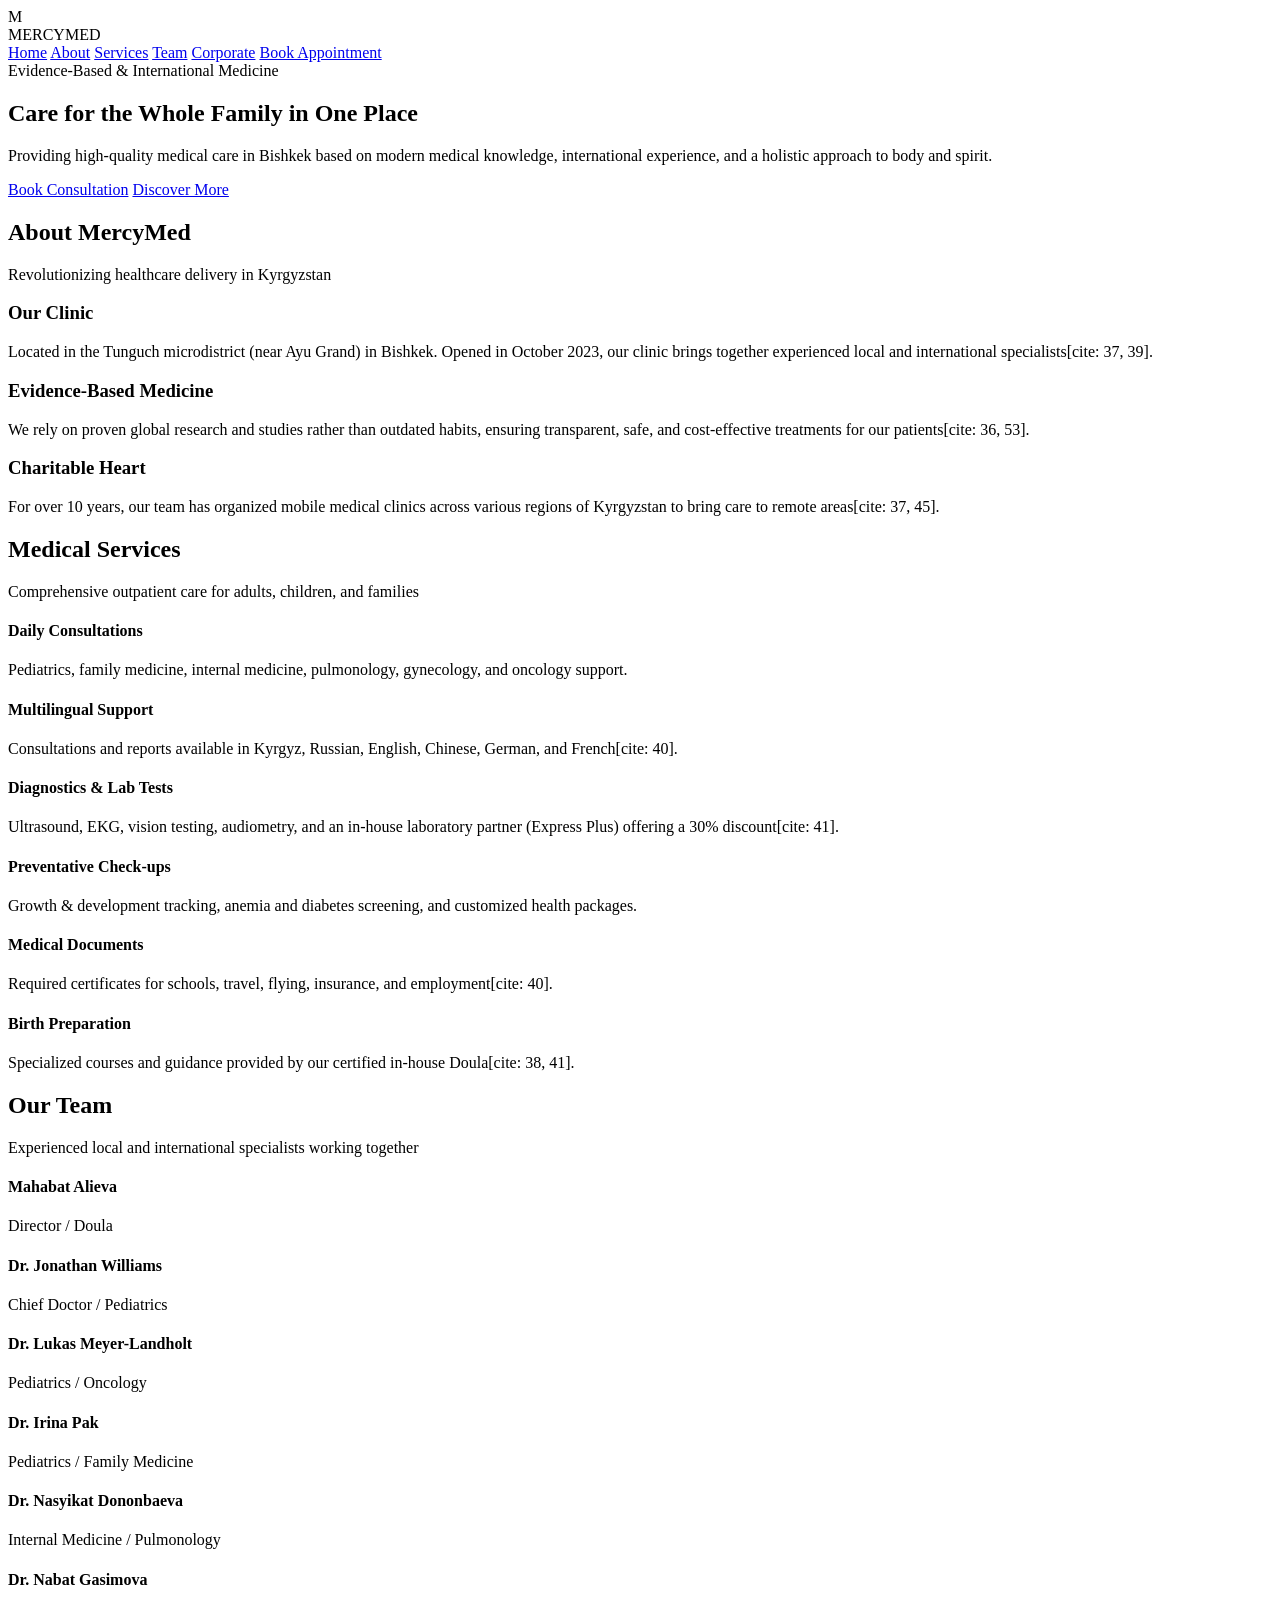
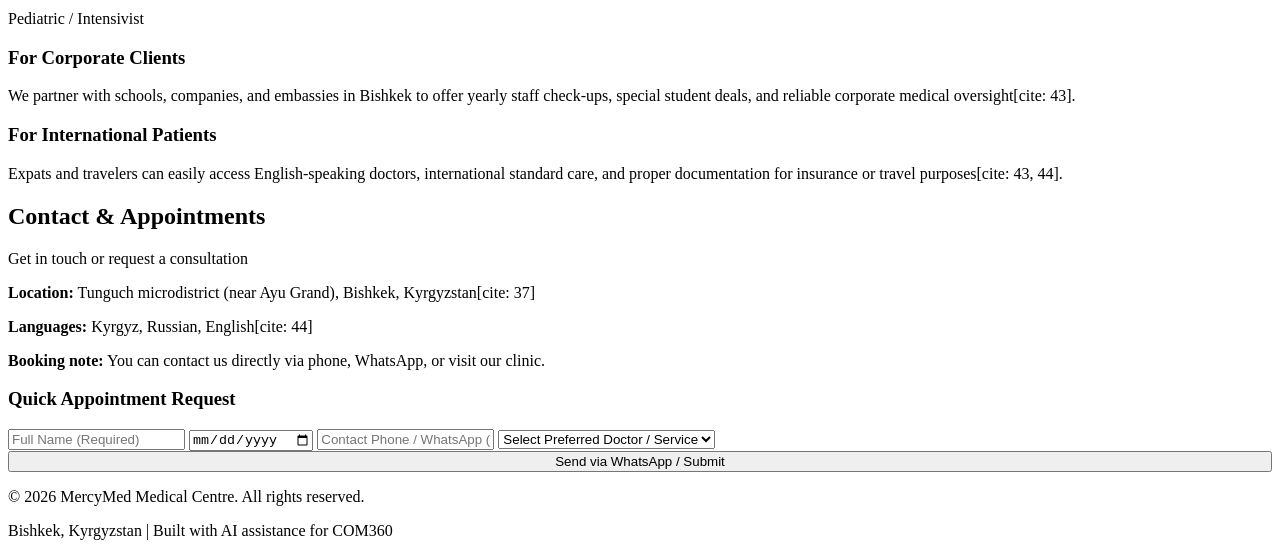
==== hw6/index.html @ 98f274f7 "MercyMed website v1" ====
<!DOCTYPE html>
<html lang="en">
<head>
    <meta charset="UTF-8">
    <meta name="viewport" content="width=device-width, initial-scale=1.0">
    <title>MercyMed - Private Medical Centre in Bishkek</title>
    <link rel="stylesheet" href="styles.css">
    <!-- Google Fonts for modern clean typography -->
    <link href="https://fonts.googleapis.com/css2?family=Inter:wght@300;400;500;600;700&display=swap" rel="stylesheet">
</head>
<body>

    <!-- Header & Navigation -->
    <header class="site-header">
        <div class="container header-container">
            <div class="logo-area">
                <!-- Using logo color scheme concept -->
                <div class="logo-box">M</div>
                <span class="logo-text">MERCYMED</span>
            </div>
            <nav class="main-nav">
                <a href="#home">Home</a>
                <a href="#about">About</a>
                <a href="#services">Services</a>
                <a href="#team">Team</a>
                <a href="#corporate">Corporate</a>
                <a href="#contact" class="btn-nav-book">Book Appointment</a>
            </nav>
        </div>
    </header>

    <!-- Hero Section -->
    <section id="home" class="hero-section">
        <div class="container hero-content">
            <span class="tagline-badge">Evidence-Based & International Medicine</span>
            <h1>Care for the Whole Family in One Place</h1>
            <p>Providing high-quality medical care in Bishkek based on modern medical knowledge, international experience, and a holistic approach to body and spirit.</p>
            <div class="hero-buttons">
                <a href="#contact" class="btn btn-primary">Book Consultation</a>
                <a href="#about" class="btn btn-secondary">Discover More</a>
            </div>
        </div>
    </section>

    <!-- About Section -->
    <section id="about" class="about-section container">
        <div class="section-title">
            <h2>About MercyMed</h2>
            <p>Revolutionizing healthcare delivery in Kyrgyzstan</p>
        </div>
        <div class="about-grid">
            <div class="about-card">
                <h3>Our Clinic</h3>
                <p>Located in the Tunguch microdistrict (near Ayu Grand) in Bishkek. Opened in October 2023, our clinic brings together experienced local and international specialists[cite: 37, 39].</p>
            </div>
            <div class="about-card">
                <h3>Evidence-Based Medicine</h3>
                <p>We rely on proven global research and studies rather than outdated habits, ensuring transparent, safe, and cost-effective treatments for our patients[cite: 36, 53].</p>
            </div>
            <div class="about-card">
                <h3>Charitable Heart</h3>
                <p>For over 10 years, our team has organized mobile medical clinics across various regions of Kyrgyzstan to bring care to remote areas[cite: 37, 45].</p>
            </div>
        </div>
    </section>

    <!-- Services Section -->
    <section id="services" class="services-section">
        <div class="container">
            <div class="section-title">
                <h2>Medical Services</h2>
                <p>Comprehensive outpatient care for adults, children, and families</p>
            </div>
            <div class="services-grid">
                <div class="service-item">
                    <h4>Daily Consultations</h4>
                    <p>Pediatrics, family medicine, internal medicine, pulmonology, gynecology, and oncology support.</p>
                </div>
                <div class="service-item">
                    <h4>Multilingual Support</h4>
                    <p>Consultations and reports available in Kyrgyz, Russian, English, Chinese, German, and French[cite: 40].</p>
                </div>
                <div class="service-item">
                    <h4>Diagnostics & Lab Tests</h4>
                    <p>Ultrasound, EKG, vision testing, audiometry, and an in-house laboratory partner (Express Plus) offering a 30% discount[cite: 41].</p>
                </div>
                <div class="service-item">
                    <h4>Preventative Check-ups</h4>
                    <p>Growth & development tracking, anemia and diabetes screening, and customized health packages.</p>
                </div>
                <div class="service-item">
                    <h4>Medical Documents</h4>
                    <p>Required certificates for schools, travel, flying, insurance, and employment[cite: 40].</p>
                </div>
                <div class="service-item">
                    <h4>Birth Preparation</h4>
                    <p>Specialized courses and guidance provided by our certified in-house Doula[cite: 38, 41].</p>
                </div>
            </div>
        </div>
    </section>

    <!-- Team Section -->
    <section id="team" class="team-section container">
        <div class="section-title">
            <h2>Our Team</h2>
            <p>Experienced local and international specialists working together</p>
        </div>
        <div class="team-grid">
            <div class="team-card">
                <h4>Mahabat Alieva</h4>
                <p class="role">Director / Doula</p>
            </div>
            <div class="team-card">
                <h4>Dr. Jonathan Williams</h4>
                <p class="role">Chief Doctor / Pediatrics</p>
            </div>
            <div class="team-card">
                <h4>Dr. Lukas Meyer-Landholt</h4>
                <p class="role">Pediatrics / Oncology</p>
            </div>
            <div class="team-card">
                <h4>Dr. Irina Pak</h4>
                <p class="role">Pediatrics / Family Medicine</p>
            </div>
            <div class="team-card">
                <h4>Dr. Nasyikat Dononbaeva</h4>
                <p class="role">Internal Medicine / Pulmonology</p>
            </div>
            <div class="team-card">
                <h4>Dr. Nabat Gasimova</h4>
                <p class="role">Pediatric / Intensivist</p>
            </div>
        </div>
    </section>

    <!-- Corporate & International Section -->
    <section id="corporate" class="corporate-section">
        <div class="container corporate-flex">
            <div class="corporate-box">
                <h3>For Corporate Clients</h3>
                <p>We partner with schools, companies, and embassies in Bishkek to offer yearly staff check-ups, special student deals, and reliable corporate medical oversight[cite: 43].</p>
            </div>
            <div class="corporate-box">
                <h3>For International Patients</h3>
                <p>Expats and travelers can easily access English-speaking doctors, international standard care, and proper documentation for insurance or travel purposes[cite: 43, 44].</p>
            </div>
        </div>
    </section>

    <!-- Contact & Booking Section -->
    <section id="contact" class="contact-section container">
        <div class="section-title">
            <h2>Contact & Appointments</h2>
            <p>Get in touch or request a consultation</p>
        </div>
        <div class="contact-grid">
            <div class="contact-info">
                <p><strong>Location:</strong> Tunguch microdistrict (near Ayu Grand), Bishkek, Kyrgyzstan[cite: 37]</p>
                <p><strong>Languages:</strong> Kyrgyz, Russian, English[cite: 44]</p>
                <p><strong>Booking note:</strong> You can contact us directly via phone, WhatsApp, or visit our clinic.</p>
            </div>
            <div class="booking-form-wrapper">
                <!-- Simple form mockup generating instant inquiry -->
                <form class="booking-form" onsubmit="event.preventDefault(); alert('Thank you! Your request has been prepared for our reception team.');">
                    <h3>Quick Appointment Request</h3>
                    <input type="text" placeholder="Full Name (Required)" required>
                    <input type="date" placeholder="Date of Birth (Required)" required>
                    <input type="tel" placeholder="Contact Phone / WhatsApp (Required)" required>
                    <select>
                        <option>Select Preferred Doctor / Service</option>
                        <option>General Consultation / Pediatrics</option>
                        <option>Family Medicine</option>
                        <option>Ultrasound / Diagnostics</option>
                        <option>Gynecology / Doula Services</option>
                    </select>
                    <button type="submit" class="btn btn-primary" style="width:100%;">Send via WhatsApp / Submit</button>
                </form>
            </div>
        </div>
    </section>

    <!-- Footer -->
    <footer class="site-footer">
        <div class="container footer-content">
            <p>&copy; 2026 MercyMed Medical Centre. All rights reserved.</p>
            <p>Bishkek, Kyrgyzstan | Built with AI assistance for COM360</p>
        </div>
    </footer>

</body>
</html>
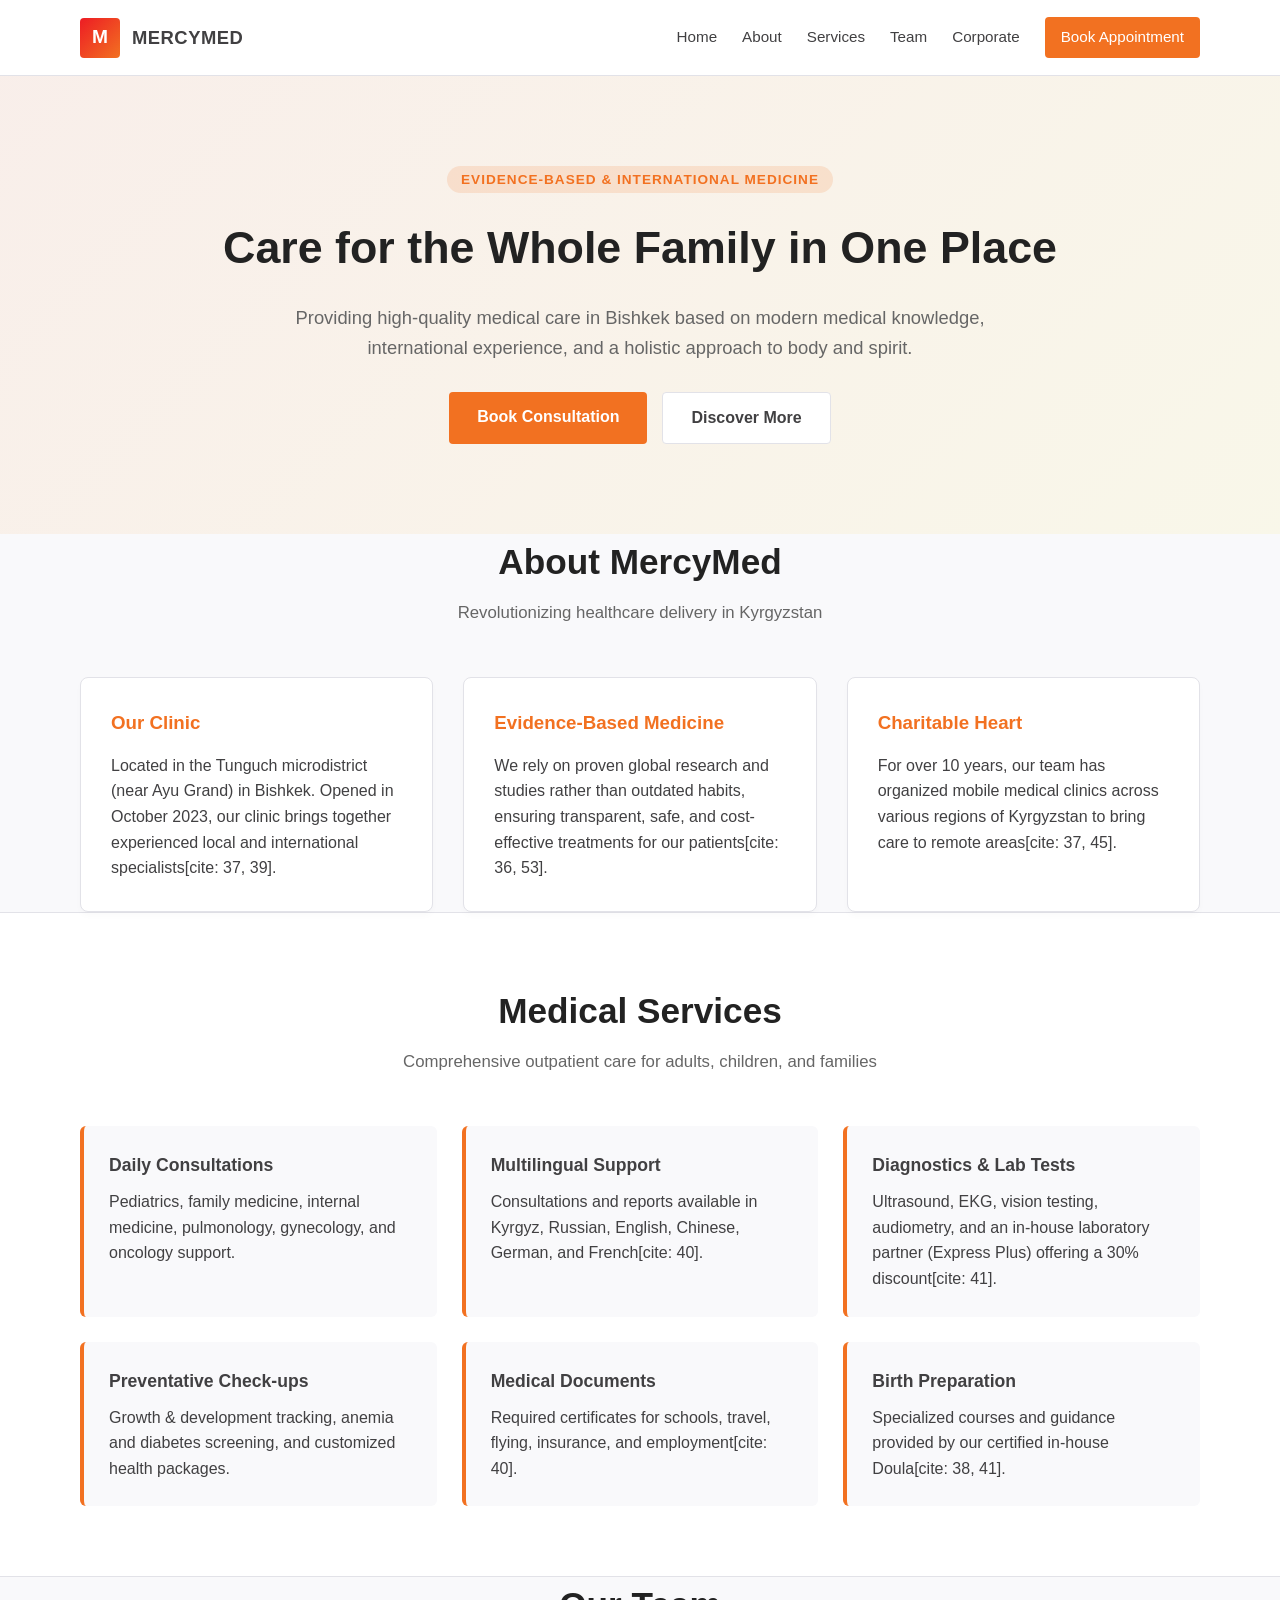
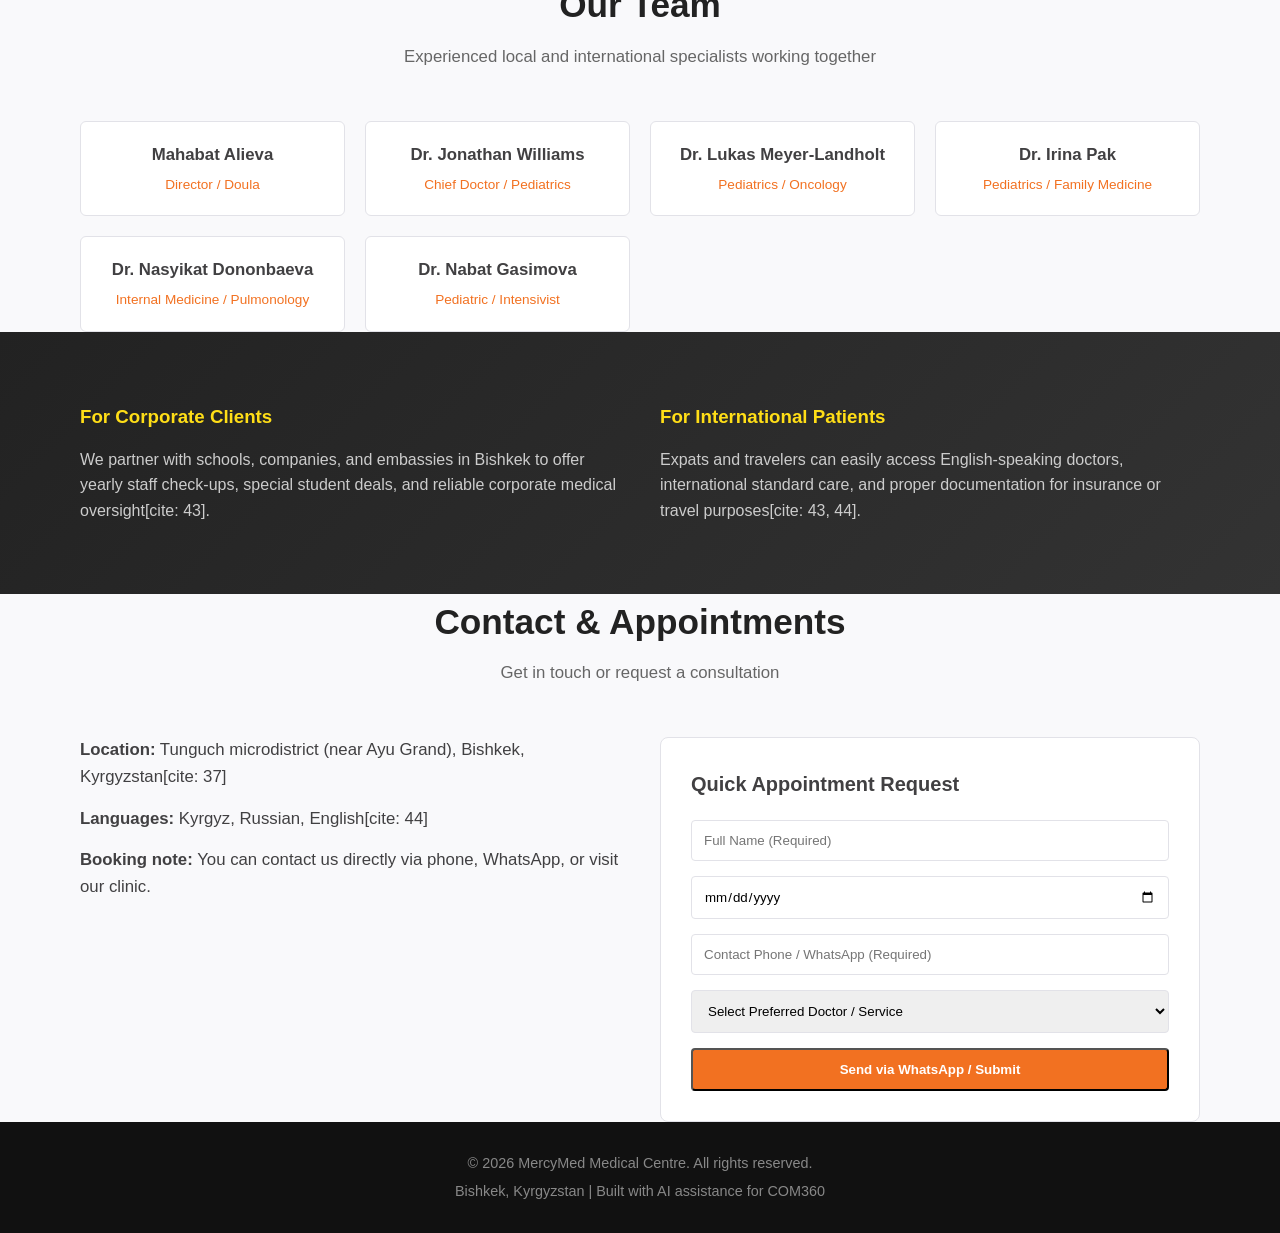
==== commit eb68500a: "fix styles and update mercymed site" ====
--- a/hw6/index.html
+++ b/hw6/index.html
@@ -1,13 +1,15 @@
 <!DOCTYPE html>
 <html lang="en">
+
 <head>
     <meta charset="UTF-8">
     <meta name="viewport" content="width=device-width, initial-scale=1.0">
     <title>MercyMed - Private Medical Centre in Bishkek</title>
-    <link rel="stylesheet" href="styles.css">
+    <link rel="stylesheet" href="style.css">
     <!-- Google Fonts for modern clean typography -->
     <link href="https://fonts.googleapis.com/css2?family=Inter:wght@300;400;500;600;700&display=swap" rel="stylesheet">
 </head>
+
 <body>
 
     <!-- Header & Navigation -->
@@ -34,7 +36,8 @@
         <div class="container hero-content">
             <span class="tagline-badge">Evidence-Based & International Medicine</span>
             <h1>Care for the Whole Family in One Place</h1>
-            <p>Providing high-quality medical care in Bishkek based on modern medical knowledge, international experience, and a holistic approach to body and spirit.</p>
+            <p>Providing high-quality medical care in Bishkek based on modern medical knowledge, international
+                experience, and a holistic approach to body and spirit.</p>
             <div class="hero-buttons">
                 <a href="#contact" class="btn btn-primary">Book Consultation</a>
                 <a href="#about" class="btn btn-secondary">Discover More</a>
@@ -51,15 +54,18 @@
         <div class="about-grid">
             <div class="about-card">
                 <h3>Our Clinic</h3>
-                <p>Located in the Tunguch microdistrict (near Ayu Grand) in Bishkek. Opened in October 2023, our clinic brings together experienced local and international specialists[cite: 37, 39].</p>
+                <p>Located in the Tunguch microdistrict (near Ayu Grand) in Bishkek. Opened in October 2023, our clinic
+                    brings together experienced local and international specialists[cite: 37, 39].</p>
             </div>
             <div class="about-card">
                 <h3>Evidence-Based Medicine</h3>
-                <p>We rely on proven global research and studies rather than outdated habits, ensuring transparent, safe, and cost-effective treatments for our patients[cite: 36, 53].</p>
+                <p>We rely on proven global research and studies rather than outdated habits, ensuring transparent,
+                    safe, and cost-effective treatments for our patients[cite: 36, 53].</p>
             </div>
             <div class="about-card">
                 <h3>Charitable Heart</h3>
-                <p>For over 10 years, our team has organized mobile medical clinics across various regions of Kyrgyzstan to bring care to remote areas[cite: 37, 45].</p>
+                <p>For over 10 years, our team has organized mobile medical clinics across various regions of Kyrgyzstan
+                    to bring care to remote areas[cite: 37, 45].</p>
             </div>
         </div>
     </section>
@@ -74,15 +80,18 @@
             <div class="services-grid">
                 <div class="service-item">
                     <h4>Daily Consultations</h4>
-                    <p>Pediatrics, family medicine, internal medicine, pulmonology, gynecology, and oncology support.</p>
+                    <p>Pediatrics, family medicine, internal medicine, pulmonology, gynecology, and oncology support.
+                    </p>
                 </div>
                 <div class="service-item">
                     <h4>Multilingual Support</h4>
-                    <p>Consultations and reports available in Kyrgyz, Russian, English, Chinese, German, and French[cite: 40].</p>
+                    <p>Consultations and reports available in Kyrgyz, Russian, English, Chinese, German, and
+                        French[cite: 40].</p>
                 </div>
                 <div class="service-item">
                     <h4>Diagnostics & Lab Tests</h4>
-                    <p>Ultrasound, EKG, vision testing, audiometry, and an in-house laboratory partner (Express Plus) offering a 30% discount[cite: 41].</p>
+                    <p>Ultrasound, EKG, vision testing, audiometry, and an in-house laboratory partner (Express Plus)
+                        offering a 30% discount[cite: 41].</p>
                 </div>
                 <div class="service-item">
                     <h4>Preventative Check-ups</h4>
@@ -139,11 +148,13 @@
         <div class="container corporate-flex">
             <div class="corporate-box">
                 <h3>For Corporate Clients</h3>
-                <p>We partner with schools, companies, and embassies in Bishkek to offer yearly staff check-ups, special student deals, and reliable corporate medical oversight[cite: 43].</p>
+                <p>We partner with schools, companies, and embassies in Bishkek to offer yearly staff check-ups, special
+                    student deals, and reliable corporate medical oversight[cite: 43].</p>
             </div>
             <div class="corporate-box">
                 <h3>For International Patients</h3>
-                <p>Expats and travelers can easily access English-speaking doctors, international standard care, and proper documentation for insurance or travel purposes[cite: 43, 44].</p>
+                <p>Expats and travelers can easily access English-speaking doctors, international standard care, and
+                    proper documentation for insurance or travel purposes[cite: 43, 44].</p>
             </div>
         </div>
     </section>
@@ -158,11 +169,13 @@
             <div class="contact-info">
                 <p><strong>Location:</strong> Tunguch microdistrict (near Ayu Grand), Bishkek, Kyrgyzstan[cite: 37]</p>
                 <p><strong>Languages:</strong> Kyrgyz, Russian, English[cite: 44]</p>
-                <p><strong>Booking note:</strong> You can contact us directly via phone, WhatsApp, or visit our clinic.</p>
+                <p><strong>Booking note:</strong> You can contact us directly via phone, WhatsApp, or visit our clinic.
+                </p>
             </div>
             <div class="booking-form-wrapper">
                 <!-- Simple form mockup generating instant inquiry -->
-                <form class="booking-form" onsubmit="event.preventDefault(); alert('Thank you! Your request has been prepared for our reception team.');">
+                <form class="booking-form"
+                    onsubmit="event.preventDefault(); alert('Thank you! Your request has been prepared for our reception team.');">
                     <h3>Quick Appointment Request</h3>
                     <input type="text" placeholder="Full Name (Required)" required>
                     <input type="date" placeholder="Date of Birth (Required)" required>
@@ -174,7 +187,8 @@
                         <option>Ultrasound / Diagnostics</option>
                         <option>Gynecology / Doula Services</option>
                     </select>
-                    <button type="submit" class="btn btn-primary" style="width:100%;">Send via WhatsApp / Submit</button>
+                    <button type="submit" class="btn btn-primary" style="width:100%;">Send via WhatsApp /
+                        Submit</button>
                 </form>
             </div>
         </div>
@@ -189,4 +203,5 @@
     </footer>
 
 </body>
+
 </html>
--- a/hw6/style.css
+++ b/hw6/style.css
@@ -0,0 +1,336 @@
+:root {
+    /* Brand Palette based on MercyMed Guidelines */
+    --primary-orange: #f27121;
+    --brand-yellow: #ffde17;
+    --brand-red: #ed1c24;
+    --brand-dark-grey: #414042;
+    --brand-light-bg: #f9f9fb;
+    --white: #ffffff;
+    --border-color: #e2e2e8;
+}
+
+* {
+    margin: 0;
+    padding: 0;
+    box-sizing: border-box;
+}
+
+body {
+    font-family: 'Inter', sans-serif, -apple-system, BlinkMacSystemFont;
+    color: var(--brand-dark-grey);
+    background-color: var(--brand-light-bg);
+    line-height: 1.6;
+}
+
+.container {
+    width: 90%;
+    max-width: 1150px;
+    margin: 0 auto;
+    padding: 0 15px;
+}
+
+/* Header */
+.site-header {
+    background: var(--white);
+    border-bottom: 1px solid var(--border-color);
+    position: sticky;
+    top: 0;
+    z-index: 1000;
+}
+
+.header-container {
+    display: flex;
+    justify-content: space-between;
+    align-items: center;
+    height: 75px;
+}
+
+.logo-area {
+    display: flex;
+    align-items: center;
+    gap: 12px;
+}
+
+.logo-box {
+    width: 40px;
+    height: 40px;
+    background: linear-gradient(135deg, var(--brand-red), var(--primary-orange));
+    color: var(--white);
+    display: flex;
+    align-items: center;
+    justify-content: center;
+    font-weight: 700;
+    font-size: 1.2rem;
+    border-radius: 4px;
+}
+
+.logo-text {
+    font-weight: 700;
+    font-size: 1.15rem;
+    letter-spacing: 0.5px;
+    color: var(--brand-dark-grey);
+}
+
+.main-nav {
+    display: flex;
+    align-items: center;
+    gap: 25px;
+}
+
+.main-nav a {
+    text-decoration: none;
+    color: var(--brand-dark-grey);
+    font-weight: 500;
+    font-size: 0.95rem;
+    transition: color 0.2s;
+}
+
+.main-nav a:hover {
+    color: var(--primary-orange);
+}
+
+.btn-nav-book {
+    background-color: var(--primary-orange);
+    color: var(--white) !important;
+    padding: 8px 16px;
+    border-radius: 4px;
+}
+
+/* Hero Section */
+.hero-section {
+    background: linear-gradient(135deg, rgba(242, 113, 33, 0.08), rgba(255, 222, 23, 0.08));
+    padding: 90px 0;
+    text-align: center;
+}
+
+.tagline-badge {
+    background-color: rgba(242, 113, 33, 0.15);
+    color: var(--primary-orange);
+    padding: 6px 14px;
+    border-radius: 20px;
+    font-weight: 600;
+    font-size: 0.85rem;
+    text-transform: uppercase;
+    letter-spacing: 1px;
+}
+
+.hero-content h1 {
+    font-size: 2.8rem;
+    margin: 20px 0;
+    color: #222;
+}
+
+.hero-content p {
+    font-size: 1.15rem;
+    max-width: 700px;
+    margin: 0 auto 30px auto;
+    color: #666;
+}
+
+.hero-buttons {
+    display: flex;
+    justify-content: center;
+    gap: 15px;
+}
+
+.btn {
+    display: inline-block;
+    padding: 12px 28px;
+    border-radius: 4px;
+    font-weight: 600;
+    text-decoration: none;
+    transition: all 0.2s;
+}
+
+.btn-primary {
+    background-color: var(--primary-orange);
+    color: var(--white);
+}
+
+.btn-primary:hover {
+    background-color: #d95e12;
+}
+
+.btn-secondary {
+    background-color: var(--white);
+    color: var(--brand-dark-grey);
+    border: 1px solid var(--border-color);
+}
+
+.btn-secondary:hover {
+    border-color: var(--primary-orange);
+}
+
+/* Sections General */
+section {
+    padding: 70px 0;
+}
+
+.section-title {
+    text-align: center;
+    margin-bottom: 50px;
+}
+
+.section-title h2 {
+    font-size: 2.2rem;
+    color: #222;
+    margin-bottom: 10px;
+}
+
+.section-title p {
+    color: #666;
+    font-size: 1.05rem;
+}
+
+/* About Grid */
+.about-grid {
+    display: grid;
+    grid-template-columns: repeat(auto-fit, minmax(300px, 1fr));
+    gap: 30px;
+}
+
+.about-card {
+    background: var(--white);
+    padding: 30px;
+    border-radius: 8px;
+    border: 1px solid var(--border-color);
+    box-shadow: 0 4px 6px rgba(0,0,0,0.02);
+}
+
+.about-card h3 {
+    color: var(--primary-orange);
+    margin-bottom: 15px;
+}
+
+/* Services Grid */
+.services-section {
+    background-color: var(--white);
+    border-top: 1px solid var(--border-color);
+    border-bottom: 1px solid var(--border-color);
+}
+
+.services-grid {
+    display: grid;
+    grid-template-columns: repeat(auto-fit, minmax(320px, 1fr));
+    gap: 25px;
+}
+
+.service-item {
+    background: var(--brand-light-bg);
+    padding: 25px;
+    border-radius: 6px;
+    border-left: 4px solid var(--primary-orange);
+}
+
+.service-item h4 {
+    margin-bottom: 10px;
+    font-size: 1.1rem;
+}
+
+/* Team Grid */
+.team-grid {
+    display: grid;
+    grid-template-columns: repeat(auto-fit, minmax(250px, 1fr));
+    gap: 20px;
+}
+
+.team-card {
+    background: var(--white);
+    padding: 20px;
+    border-radius: 6px;
+    border: 1px solid var(--border-color);
+    text-align: center;
+}
+
+.team-card h4 {
+    margin-bottom: 5px;
+    font-size: 1.05rem;
+}
+
+.team-card .role {
+    font-size: 0.85rem;
+    color: var(--primary-orange);
+    font-weight: 500;
+}
+
+/* Corporate Section */
+.corporate-section {
+    background: linear-gradient(135deg, #222, #333);
+    color: var(--white);
+}
+
+.corporate-flex {
+    display: grid;
+    grid-template-columns: repeat(auto-fit, minmax(300px, 1fr));
+    gap: 40px;
+}
+
+.corporate-box h3 {
+    color: var(--brand-yellow);
+    margin-bottom: 15px;
+}
+
+.corporate-box p {
+    color: #ccc;
+}
+
+/* Contact & Booking */
+.contact-grid {
+    display: grid;
+    grid-template-columns: 1fr 1fr;
+    gap: 40px;
+    align-items: flex-start;
+}
+
+.contact-info p {
+    margin-bottom: 15px;
+    font-size: 1.05rem;
+}
+
+.booking-form {
+    background: var(--white);
+    padding: 30px;
+    border-radius: 8px;
+    border: 1px solid var(--border-color);
+}
+
+.booking-form h3 {
+    margin-bottom: 20px;
+    font-size: 1.25rem;
+}
+
+.booking-form input, 
+.booking-form select {
+    width: 100%;
+    padding: 12px;
+    margin-bottom: 15px;
+    border: 1px solid var(--border-color);
+    border-radius: 4px;
+    font-family: inherit;
+}
+
+/* Footer */
+.site-footer {
+    background: #111;
+    color: #888;
+    padding: 30px 0;
+    text-align: center;
+    font-size: 0.9rem;
+}
+
+.footer-content p + p {
+    margin-top: 5px;
+}
+
+/* Responsive layout adjustments */
+@media(max-width: 768px) {
+    .contact-grid {
+        grid-template-columns: 1fr;
+    }
+    .hero-content h1 {
+        font-size: 2.2rem;
+    }
+    .main-nav {
+        display: none; /* simplified for small screens */
+    }
+}
